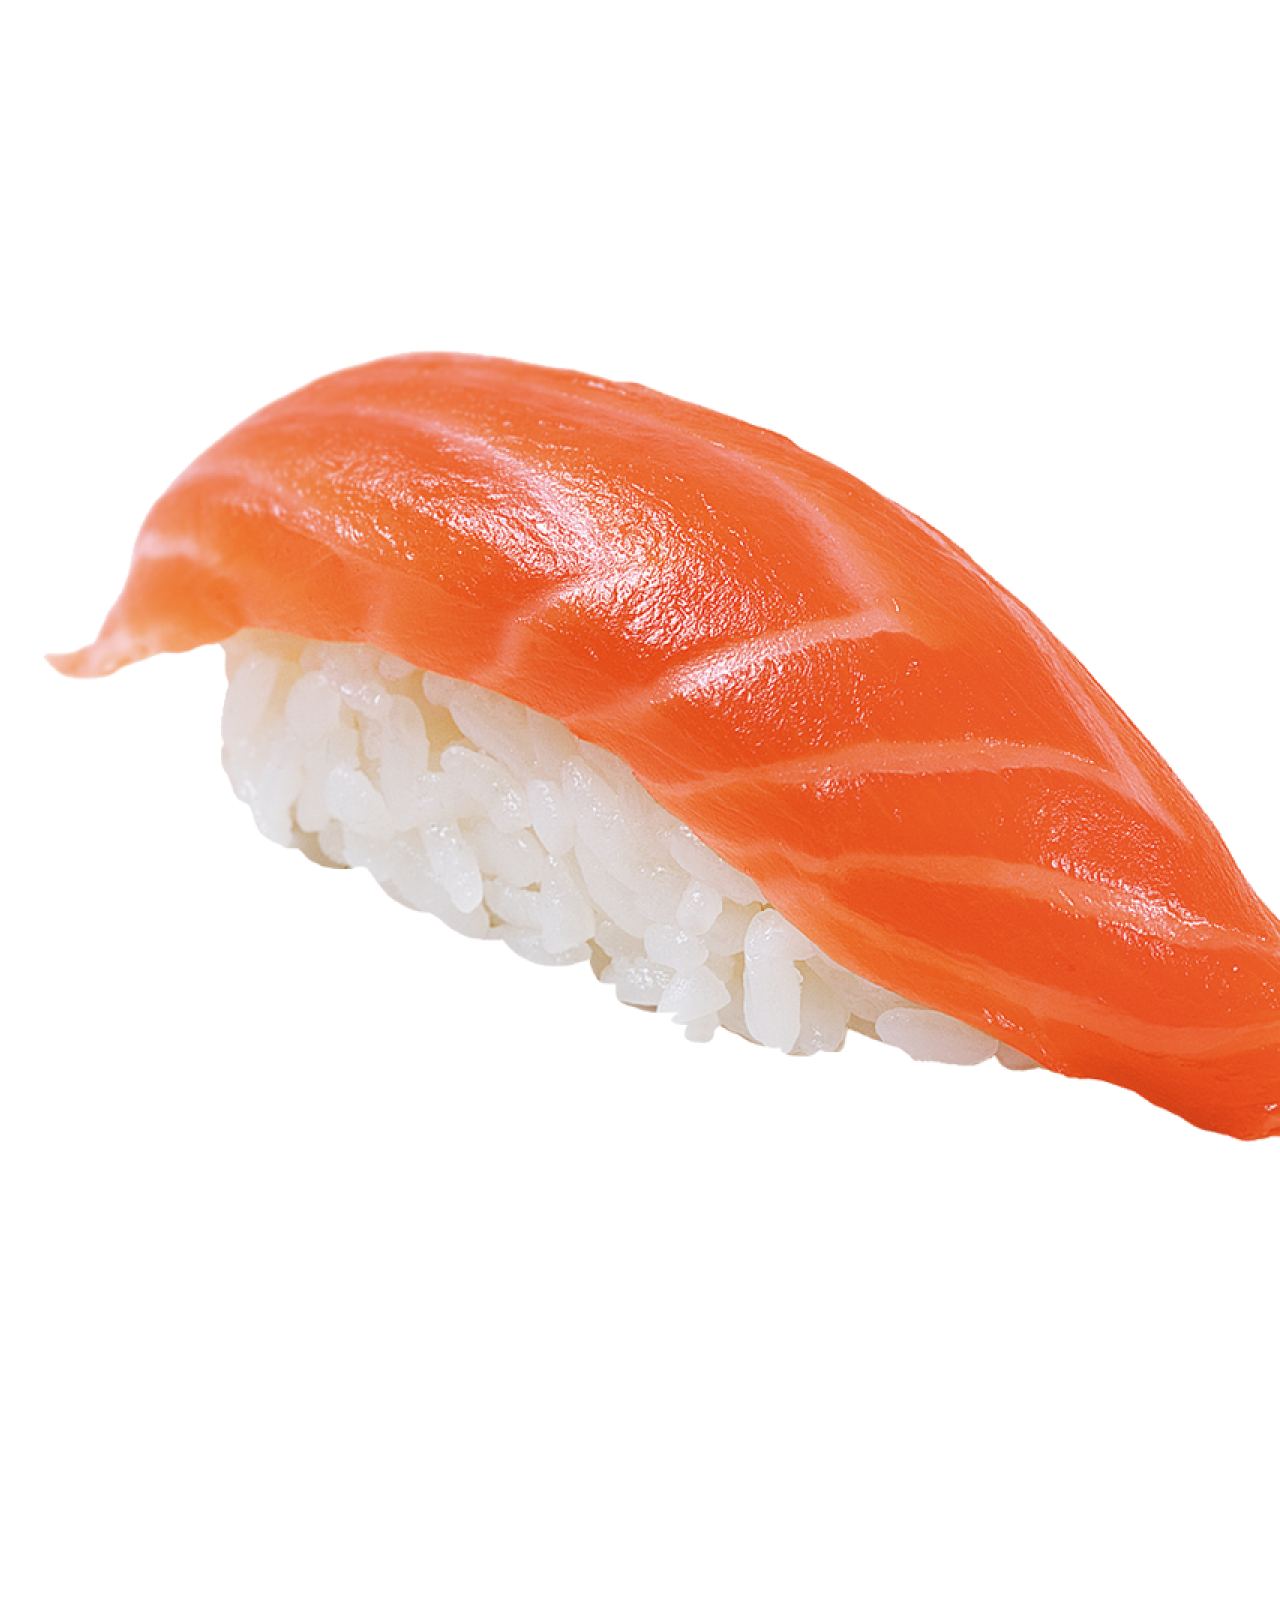
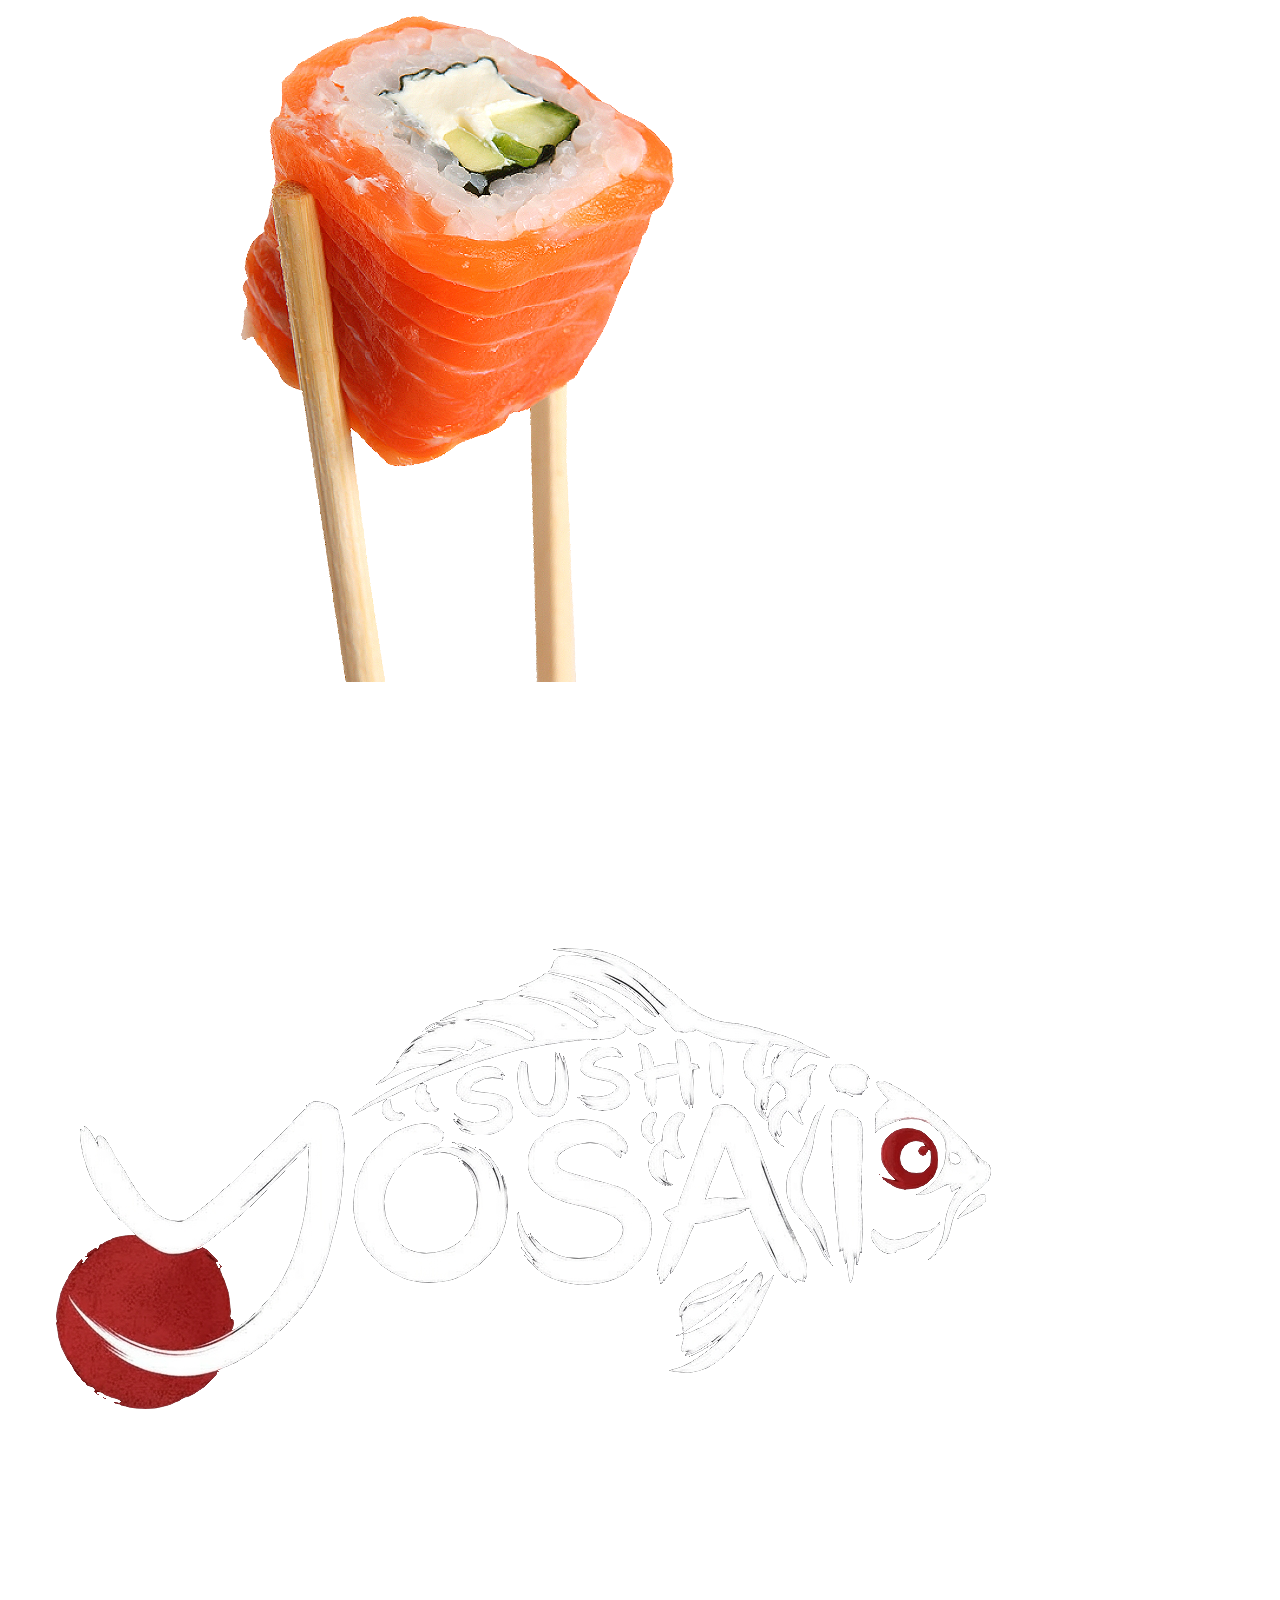
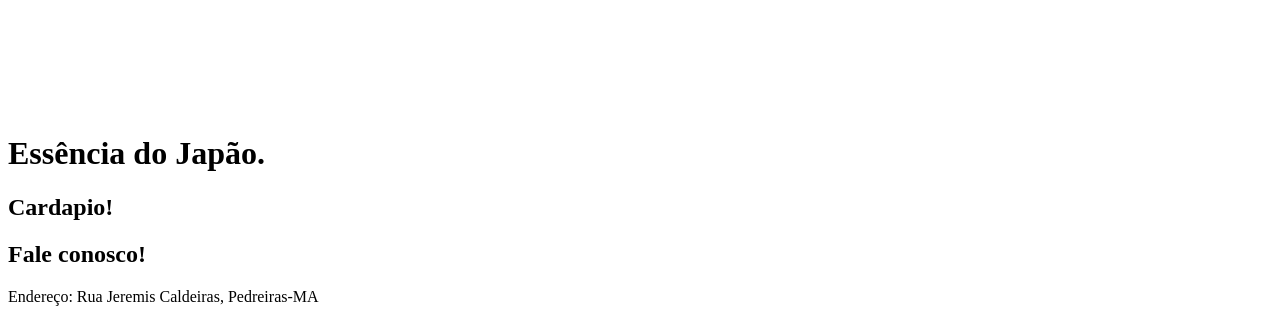
==== index.html @ 848e3cba "Fase inicial da pagina home Por enquanto só conteúdo da pagina "Home" está adicionado!" ====
<!DOCTYPE html>
<html lang="pt-br">
<head>
    <meta charset="UTF-8">
    <meta name="viewport" content="width=device-width, initial-scale=1.0">
    <title>Yosai Sushi</title>
</head>
<body>
    <!--Imagens-->
    <img src="imagens/Sushi-com-salmão.png" alt="">
    <img src="imagens/Sushi-no-Hashi.png" alt="">
    <img src="imagens/Logo-Yosai-Sushi-Detalhe-Vermelho-Sem-Fundo.png" alt="Logo Yosai Sushi">
    <h1>Essência do Japão.</h1> <!--Sub Título da pagina-->

    <!--Botões do Site-->
    <h2>Cardapio!</h2>
    <h2>Fale conosco!</h2>

    <!--Rodape da pagina-->
    <p>Endereço: Rua Jeremis Caldeiras, Pedreiras-MA </p>
</body>
</html>
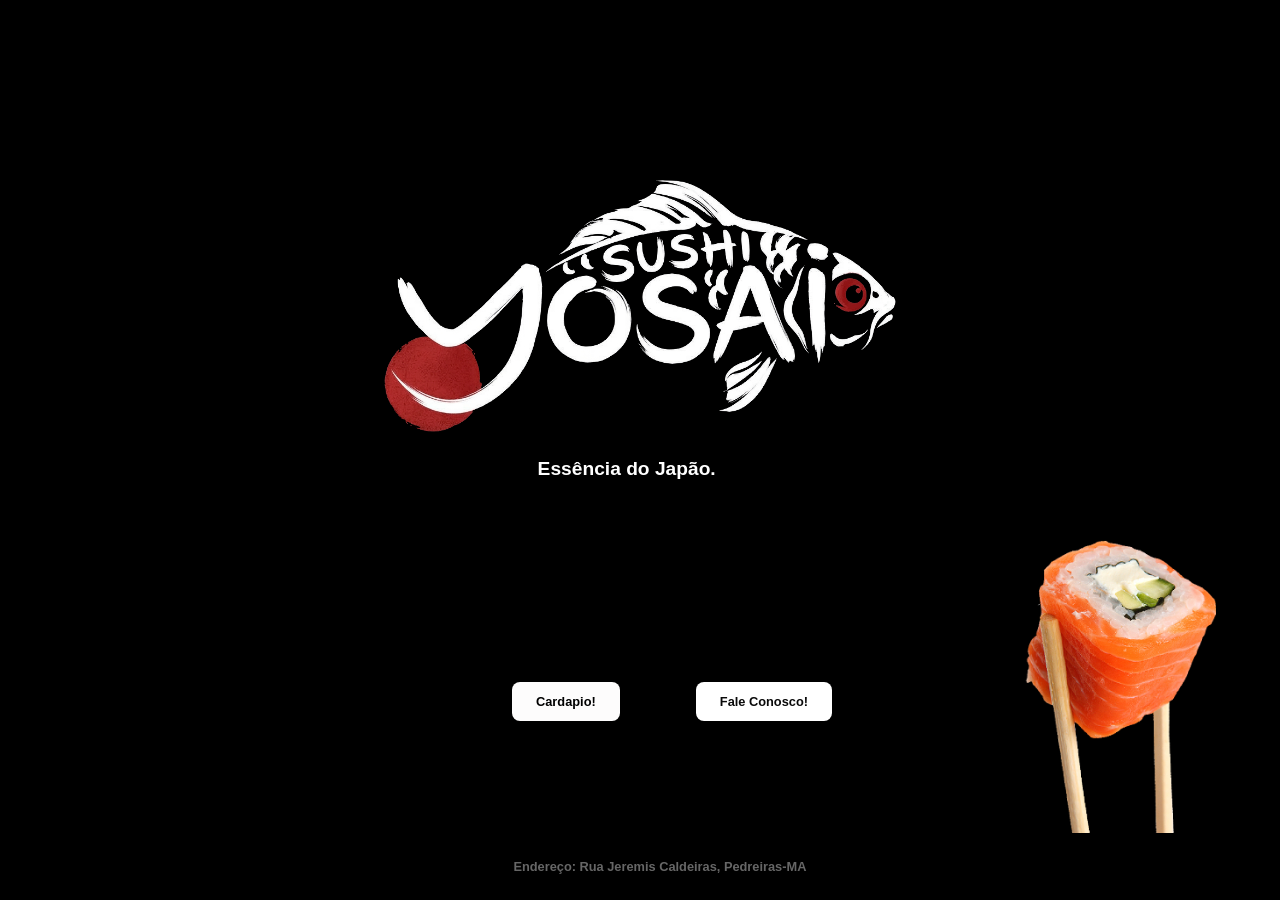
==== commit c5097e1e: "Homepage Design First initial modification of the home page." ====
--- a/index.html
+++ b/index.html
@@ -5,18 +5,20 @@
     <meta name="viewport" content="width=device-width, initial-scale=1.0">
     <title>Yosai Sushi</title>
 </head>
+    <link href="estilos/style.css" rel="stylesheet" />
+    <link rel="preconnect" href="https://fonts.googleapis.com">
 <body>
-    <!--Imagens-->
-    <img src="imagens/Sushi-com-salmão.png" alt="">
-    <img src="imagens/Sushi-no-Hashi.png" alt="">
-    <img src="imagens/Logo-Yosai-Sushi-Detalhe-Vermelho-Sem-Fundo.png" alt="Logo Yosai Sushi">
-    <h1>Essência do Japão.</h1> <!--Sub Título da pagina-->
+    
+    <img class="logo-Yosai" src="imagens/Logo-Yosai-Sushi-Detalhe-Vermelho-Sem-Fundo.png" alt="Logo Yosai Sushi">
+    <h1>Essência do Japão.<h1> <!--Sub Título da pagina-->
 
-    <!--Botões do Site-->
-    <h2>Cardapio!</h2>
-    <h2>Fale conosco!</h2>
+    <button class="botao-fale-conosco">Fale Conosco!</button>
+    <button class="botao-cardapio">Cardapio!</button>
+    
 
+    <img class="sushi-hashi" src="imagens/Sushi-no-Hashi.png" alt="">
+    
     <!--Rodape da pagina-->
-    <p>Endereço: Rua Jeremis Caldeiras, Pedreiras-MA </p>
+    <p class="rodape">Endereço: Rua Jeremis Caldeiras, Pedreiras-MA </p>
 </body>
 </html>
--- a/estilos/style.css
+++ b/estilos/style.css
@@ -0,0 +1,87 @@
+html {
+    background-color: black;
+    font-family: "Quattrocento", sans-serif;
+    font-style: normal;
+    min-width: 320px;
+    max-width: 1920px;
+    margin: 0;
+    padding: 0;
+    top: 0;
+    width: 0;
+    bottom: 0;
+    right: 0;
+    left: 0;
+}
+
+.logo-Yosai{
+    position: fixed;
+    max-width: 40%;
+    min-height: 20%;
+    top: 20%;
+    left: 30%;
+}
+
+.sushi-hashi{
+    position: fixed;
+    max-width: 15%;
+    min-height: 10%;
+    top: 60%;
+    left: 80%;
+}
+
+h1{
+    position: fixed;
+    color: white;
+    font-size: 1.5vw;
+    margin-top: 50vh;
+    left: 42vw;
+}
+
+.botao-cardapio{
+    position: fixed;
+    color: rgb(0, 0, 0);
+    bottom: 14vw;
+    left: 40vw;
+    background-color: rgb(253, 252, 252);
+    font-size: 1vw;
+    font-weight: bold;
+    padding: 12px 24px;
+    border: none;
+    border-radius: 8px ;
+    cursor: pointer;
+    transition: background-color 0.3s ease, tranform 0.2s ease;
+}
+
+.botao-cardapio:hover {
+    background-color: rgb(102, 31, 31);
+    transform: scale(1.05);
+}
+
+.botao-fale-conosco{
+    position: fixed;
+    color: rgb(10, 10, 10);
+    bottom: 14vw;
+    right: 35vw;
+    background-color: rgb(255, 255, 255) ;
+    font-size: 1vw;
+    font-weight: bold;
+    padding: 12px 24px;
+    border: none;
+    border-radius: 8px ;
+    cursor: pointer;
+    transition: background-color 0.3s ease, tranform 0.2s ease;
+}
+
+.botao-fale-conosco:hover {
+    background-color: rgb(102, 31, 31);
+    transform: scale(1.05);
+}
+
+.rodape{
+    position: fixed;
+    font-size: 1vw;
+    right: 37vw;
+    bottom: 1vw;
+    opacity: 40%;
+    text-align: center;
+}
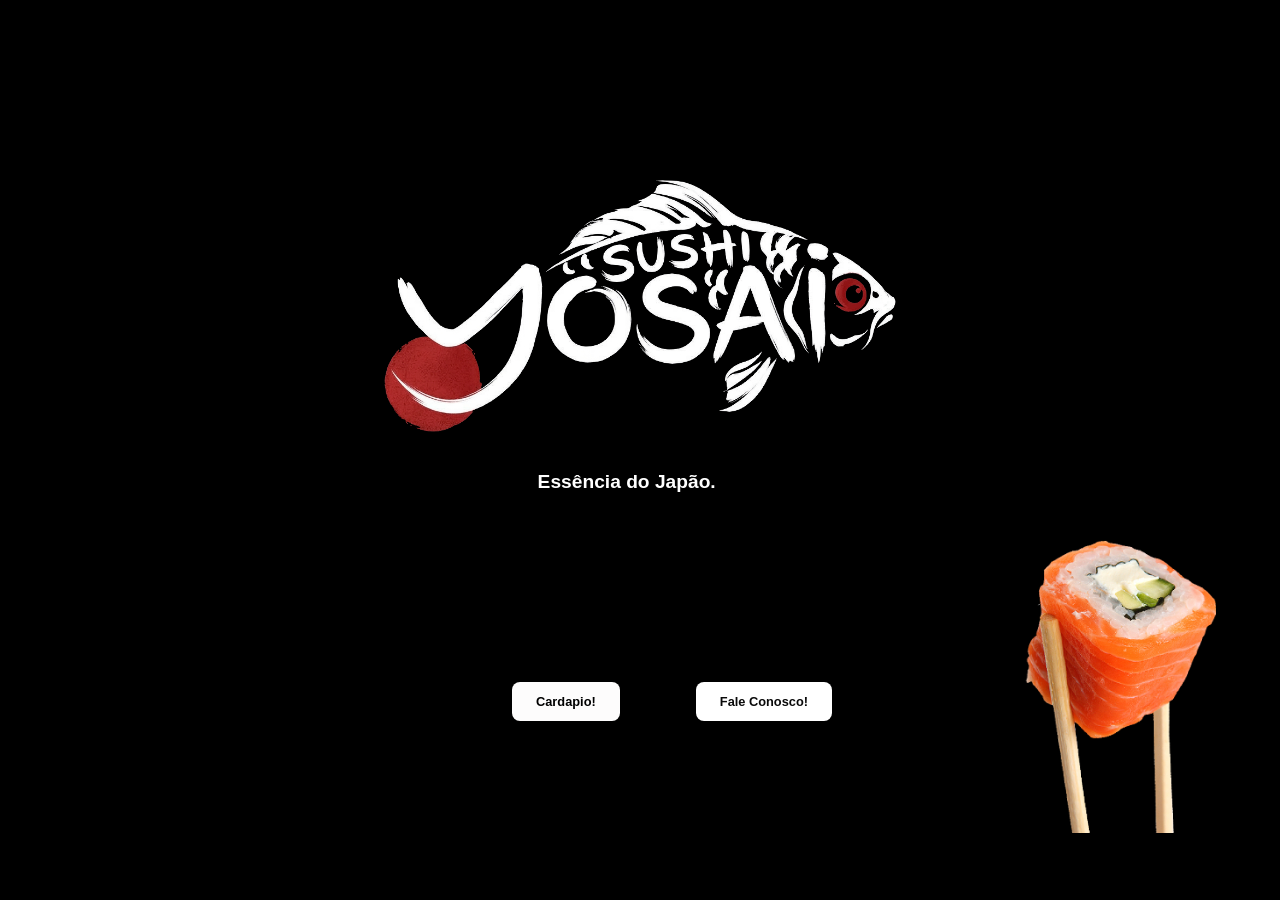
==== commit 0f292d31: "initial changes to the menu page some changes in CSS as well..." ====
--- a/index.html
+++ b/index.html
@@ -10,10 +10,10 @@
 <body>
     
     <img class="logo-Yosai" src="imagens/Logo-Yosai-Sushi-Detalhe-Vermelho-Sem-Fundo.png" alt="Logo Yosai Sushi">
-    <h1>Essência do Japão.<h1> <!--Sub Título da pagina-->
+    <h1 class="titulo-embaixo-logo">Essência do Japão.<h1> <!--Sub Título da pagina-->
 
     <button class="botao-fale-conosco">Fale Conosco!</button>
-    <button class="botao-cardapio">Cardapio!</button>
+    <a href="cardapio.html"><button class="botao-cardapio">Cardapio!</button></a>
     
 
     <img class="sushi-hashi" src="imagens/Sushi-no-Hashi.png" alt="">
--- a/estilos/style.css
+++ b/estilos/style.css
@@ -1,4 +1,4 @@
-html {
+html { /* Configurações iniciais do estilo do site */
     background-color: black;
     font-family: "Quattrocento", sans-serif;
     font-style: normal;
@@ -12,8 +12,8 @@
     right: 0;
     left: 0;
 }
-
-.logo-Yosai{
+/*Configuraçoes da Pagina HOME*/
+.logo-Yosai{ /* Configurações de posição da Logo */
     position: fixed;
     max-width: 40%;
     min-height: 20%;
@@ -21,7 +21,7 @@
     left: 30%;
 }
 
-.sushi-hashi{
+.sushi-hashi{ /* Configurações da posição do Sushi */
     position: fixed;
     max-width: 15%;
     min-height: 10%;
@@ -29,7 +29,7 @@
     left: 80%;
 }
 
-h1{
+.titulo-embaixo-logo{ /* Posição do Texto abaixo da logo */
     position: fixed;
     color: white;
     font-size: 1.5vw;
@@ -37,7 +37,7 @@
     left: 42vw;
 }
 
-.botao-cardapio{
+.botao-cardapio{ /* Botão do Cardapio */
     position: fixed;
     color: rgb(0, 0, 0);
     bottom: 14vw;
@@ -52,12 +52,12 @@
     transition: background-color 0.3s ease, tranform 0.2s ease;
 }
 
-.botao-cardapio:hover {
+.botao-cardapio:hover { /* Botão expandir e mudar de cor */
     background-color: rgb(102, 31, 31);
     transform: scale(1.05);
 }
 
-.botao-fale-conosco{
+.botao-fale-conosco{ /* Botão do Fale Conosco */
     position: fixed;
     color: rgb(10, 10, 10);
     bottom: 14vw;
@@ -72,16 +72,34 @@
     transition: background-color 0.3s ease, tranform 0.2s ease;
 }
 
-.botao-fale-conosco:hover {
+.botao-fale-conosco:hover { /* Botão expandir e mudar de cor */
     background-color: rgb(102, 31, 31);
     transform: scale(1.05);
 }
 
-.rodape{
+.rodape{ /* rodape da pagina / endereço */
     position: fixed;
     font-size: 1vw;
     right: 37vw;
     bottom: 1vw;
     opacity: 40%;
     text-align: center;
+}
+
+/*Configurações Da Pagina do Cardapio*/
+
+.titulo-cardapio{
+    color: white;
+}
+
+.sub-titulo-cardapio{
+    color: white;
+}
+
+.mini-frase-titulo{
+    color: white;
+}
+
+.tabela-do-cardapio{
+    color: white;
 }
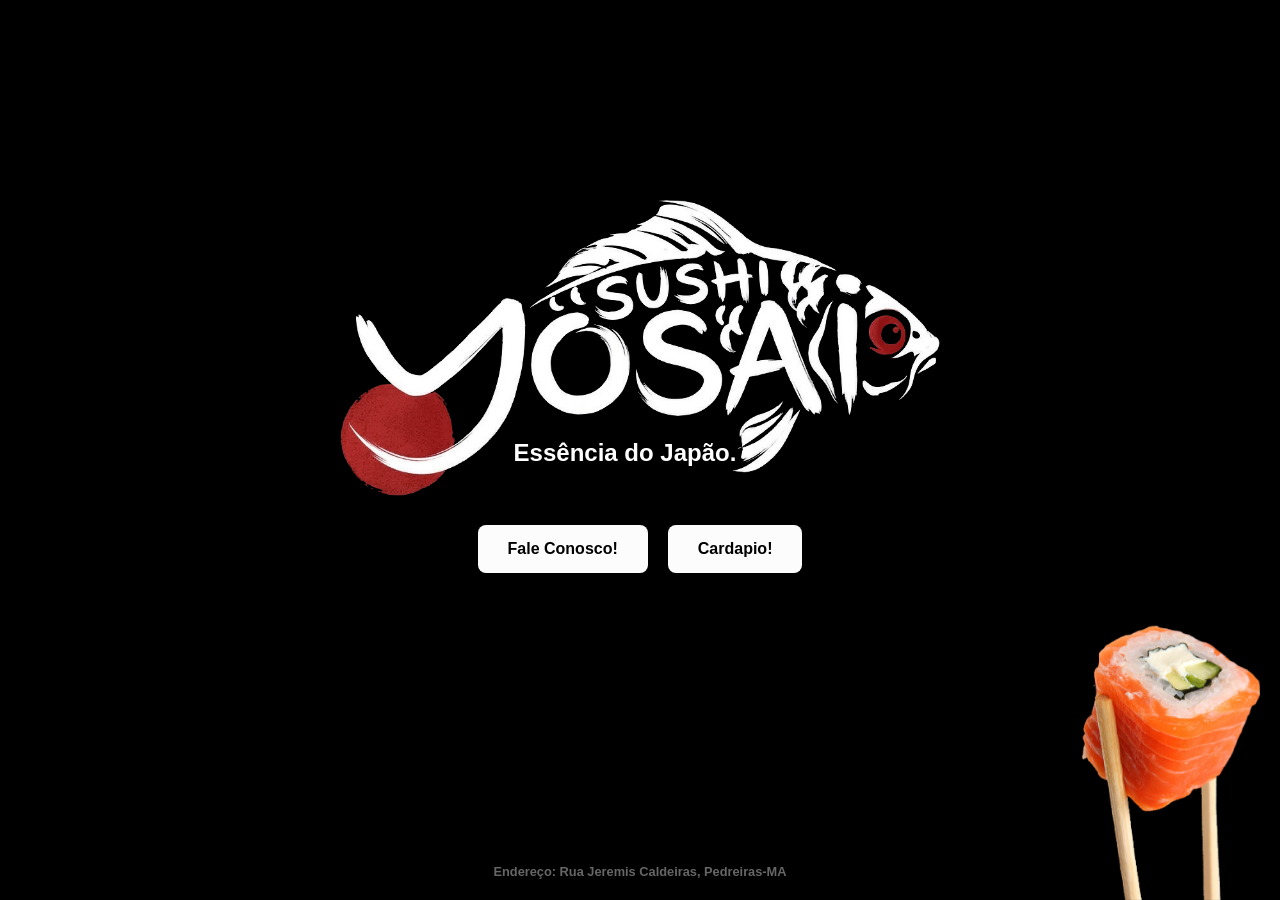
==== commit 2dbe173c: "Visual changes to the home page and menu and some in the HTML—actually, quite a lot." ====
--- a/index.html
+++ b/index.html
@@ -8,17 +8,19 @@
     <link href="estilos/style.css" rel="stylesheet" />
     <link rel="preconnect" href="https://fonts.googleapis.com">
 <body>
-    
+    <div class="container-home">
     <img class="logo-Yosai" src="imagens/Logo-Yosai-Sushi-Detalhe-Vermelho-Sem-Fundo.png" alt="Logo Yosai Sushi">
     <h1 class="titulo-embaixo-logo">Essência do Japão.<h1> <!--Sub Título da pagina-->
 
-    <button class="botao-fale-conosco">Fale Conosco!</button>
-    <a href="cardapio.html"><button class="botao-cardapio">Cardapio!</button></a>
-    
+    <div class="area-acoes">
+        <div class="botoes">
+    <a href="https://api.whatsapp.com/send?phone=5599981213196&text=Ol%C3%A1%2C%20gostaria%20de%20fazer%20um%20pedido!" class="botao">Fale Conosco!</a>
+    <a href="cardapio.html" class="botao">Cardapio!</a>
+        </div>
+    </div>
+    <img class="sushi-hashi" src="imagens/Sushi-no-Hashi.png" alt="">
 
-    <img class="sushi-hashi" src="imagens/Sushi-no-Hashi.png" alt="">
-    
     <!--Rodape da pagina-->
-    <p class="rodape">Endereço: Rua Jeremis Caldeiras, Pedreiras-MA </p>
+    <a href="https://maps.app.goo.gl/rHoK9xzzqKGcnPwt5" class="rodape">Endereço: Rua Jeremis Caldeiras, Pedreiras-MA </a>
 </body>
 </html>
--- a/estilos/style.css
+++ b/estilos/style.css
@@ -1,105 +1,217 @@
-html { /* Configurações iniciais do estilo do site */
+body { /* Configurações iniciais do estilo do site */
     background-color: black;
     font-family: "Quattrocento", sans-serif;
     font-style: normal;
-    min-width: 320px;
-    max-width: 1920px;
     margin: 0;
     padding: 0;
-    top: 0;
-    width: 0;
-    bottom: 0;
-    right: 0;
-    left: 0;
 }
 /*Configuraçoes da Pagina HOME*/
+
+.container-home {
+    display: flex;
+    flex-direction: column;
+    justify-content: space-between;
+    margin: 0 auto;
+    width: 100%;
+    max-width: 1200px;
+    min-height: 100vh;
+    padding: 0px;
+}
+
 .logo-Yosai{ /* Configurações de posição da Logo */
-    position: fixed;
-    max-width: 40%;
-    min-height: 20%;
-    top: 20%;
-    left: 30%;
+    display: block;
+    width: 100%;
+    max-width: 600px;
+    height: auto;
+    max-height: 50vh;
+    margin: 72px auto;
+    margin-top: 200px;
+    margin-bottom: -70px;
 }
 
 .sushi-hashi{ /* Configurações da posição do Sushi */
     position: fixed;
-    max-width: 15%;
-    min-height: 10%;
-    top: 60%;
-    left: 80%;
+    bottom: 0;
+    right: 20px;
+    width: 100%;
+    max-width: 180px;
+    height: auto;
+    margin-left: auto;
+    margin: 0;
+    display: block;
 }
 
 .titulo-embaixo-logo{ /* Posição do Texto abaixo da logo */
-    position: fixed;
-    color: white;
-    font-size: 1.5vw;
-    margin-top: 50vh;
-    left: 42vw;
-}
-
-.botao-cardapio{ /* Botão do Cardapio */
-    position: fixed;
+    text-align: center;
+    margin-top: -35vh;
+    margin-right: 30px;
+    color: white;
+    font-size: 1.5rem;
+}
+
+.area-acoes {
+    display: flex;
+    justify-content: center;
+    align-items: center;
+    gap: 40px;
+    margin-top: 30px;
+}
+
+.botoes{ /* Botoes */
+    display: flex;
+    justify-content: center;
+    margin-top: -70vh;
+    gap: 20px;
+}
+
+.botao {
+    display: inline-block;
     color: rgb(0, 0, 0);
-    bottom: 14vw;
-    left: 40vw;
     background-color: rgb(253, 252, 252);
-    font-size: 1vw;
-    font-weight: bold;
-    padding: 12px 24px;
+    font-size: 1rem;
+    font-weight: bold;
+    padding: 15px 30px;
+    text-decoration: none;
     border: none;
     border-radius: 8px ;
     cursor: pointer;
-    transition: background-color 0.3s ease, tranform 0.2s ease;
-}
-
-.botao-cardapio:hover { /* Botão expandir e mudar de cor */
-    background-color: rgb(102, 31, 31);
+    transition: background-color 0.3s ease, transform 0.2s ease, color 0.3s ease;
+}
+
+.botao:hover { /* Botão expandir e mudar de cor */
+    background-color: rgb(168, 32, 32);
+    color: #ffffff;
     transform: scale(1.05);
 }
 
-.botao-fale-conosco{ /* Botão do Fale Conosco */
-    position: fixed;
-    color: rgb(10, 10, 10);
-    bottom: 14vw;
-    right: 35vw;
-    background-color: rgb(255, 255, 255) ;
+.rodape{ /* rodape da pagina / endereço */
+    display: block;
+    color: white;
+    text-decoration: none;
     font-size: 1vw;
-    font-weight: bold;
-    padding: 12px 24px;
+    opacity: 40%;
+    text-align: center;
+    margin: 0 auto;
+}
+
+/*Configurações Da Pagina do Cardapio*/
+.titulo-cardapio {
+    color: white;
+    text-align: center;
+    width: 200vh;
+    max-width:210vh;
+    margin: 0 auto;
+    padding-bottom: 5px;
+}
+
+.sub-titulo-cardapio{
+    color: white;
+    text-align: center;
+    width: 200vh;
+    max-width:210vh;
+    margin: 0 auto;
+    padding-bottom: 5px;
+}
+
+.mini-frase-titulo{
+    color: white;
+    text-align: center;
+    width: 200vh;
+    max-width:210vh;
+    margin: 0 auto;
+    padding-bottom: 5px;
+}
+
+.tabela-do-cardapio{
+    color: rgb(15, 15, 15);
+    width: 200vh;
+    max-width: 210vh;
+    font-family: "Quattrocento", sans-serif;
+    font-style: normal;
+    text-align: center;
+    margin: 0 auto;
+}
+
+.tabela-do-cardapio tbody {
+    display: flex;
+    justify-content: center;
+    align-items: center;
+    flex-wrap: wrap;
+    gap: 10px;
+}
+
+.cartao-pecas{
+    display: block;
+    width: calc(30% - 10px);
+    border: 1px solid #e0e0e0;
+    box-sizing: border-box;
+    border-radius: 10px;
+    padding: 15px;
+    margin-bottom: 20px;
+    background-color: #ffffff;
+    box-shadow: 0 2px 5px rgba(61, 61, 61, 0.418);
+}
+
+.cartao-pecas td {
+    display: block;
+    width: 100%;
+}
+
+.foto-sushi {
+    width: 100%;
+    height: 300px;
+    object-fit: cover;
+    border-radius: 6px;
+    display: block;
+    margin-bottom: 12px;
+}
+
+.sushi-nome {
+    display: block;
+    font-size: 18px;
+    font-weight: bold;
+    color: #222222;
+    margin-bottom: 6px;
+}
+
+.sushi-descricao {
+    display: block;
+    font-size: 14px;
+    color: #666666;
+    margin-bottom: 12px;
+    line-height: 1.4;
+}
+
+.sushi-preco {
+    font-size: 17px;
+    font-weight: bold;
+    color: #972222;
+}
+
+.tabela-do-cardapio th {
+    color: white;
+    display: block;
+    font-size: 1.5vw;
+}
+
+.botao-voltar-home {
+    display: block;
+    width: fit-content;
+    margin: 0 auto;
+    color: rgb(0, 0, 0);
+    background-color: rgb(253, 252, 252);
+    font-size: 1rem;
+    font-weight: bold;
+    padding: 15px 30px;
+    text-decoration: none;
     border: none;
     border-radius: 8px ;
     cursor: pointer;
-    transition: background-color 0.3s ease, tranform 0.2s ease;
-}
-
-.botao-fale-conosco:hover { /* Botão expandir e mudar de cor */
-    background-color: rgb(102, 31, 31);
+    transition: background-color 0.3s ease, transform 0.2s ease, color 0.3s ease;
+}
+
+.botao-voltar-home:hover {
+    background-color: rgb(168, 32, 32);
+    color: #ffffff;
     transform: scale(1.05);
-}
-
-.rodape{ /* rodape da pagina / endereço */
-    position: fixed;
-    font-size: 1vw;
-    right: 37vw;
-    bottom: 1vw;
-    opacity: 40%;
-    text-align: center;
-}
-
-/*Configurações Da Pagina do Cardapio*/
-
-.titulo-cardapio{
-    color: white;
-}
-
-.sub-titulo-cardapio{
-    color: white;
-}
-
-.mini-frase-titulo{
-    color: white;
-}
-
-.tabela-do-cardapio{
-    color: white;
 }
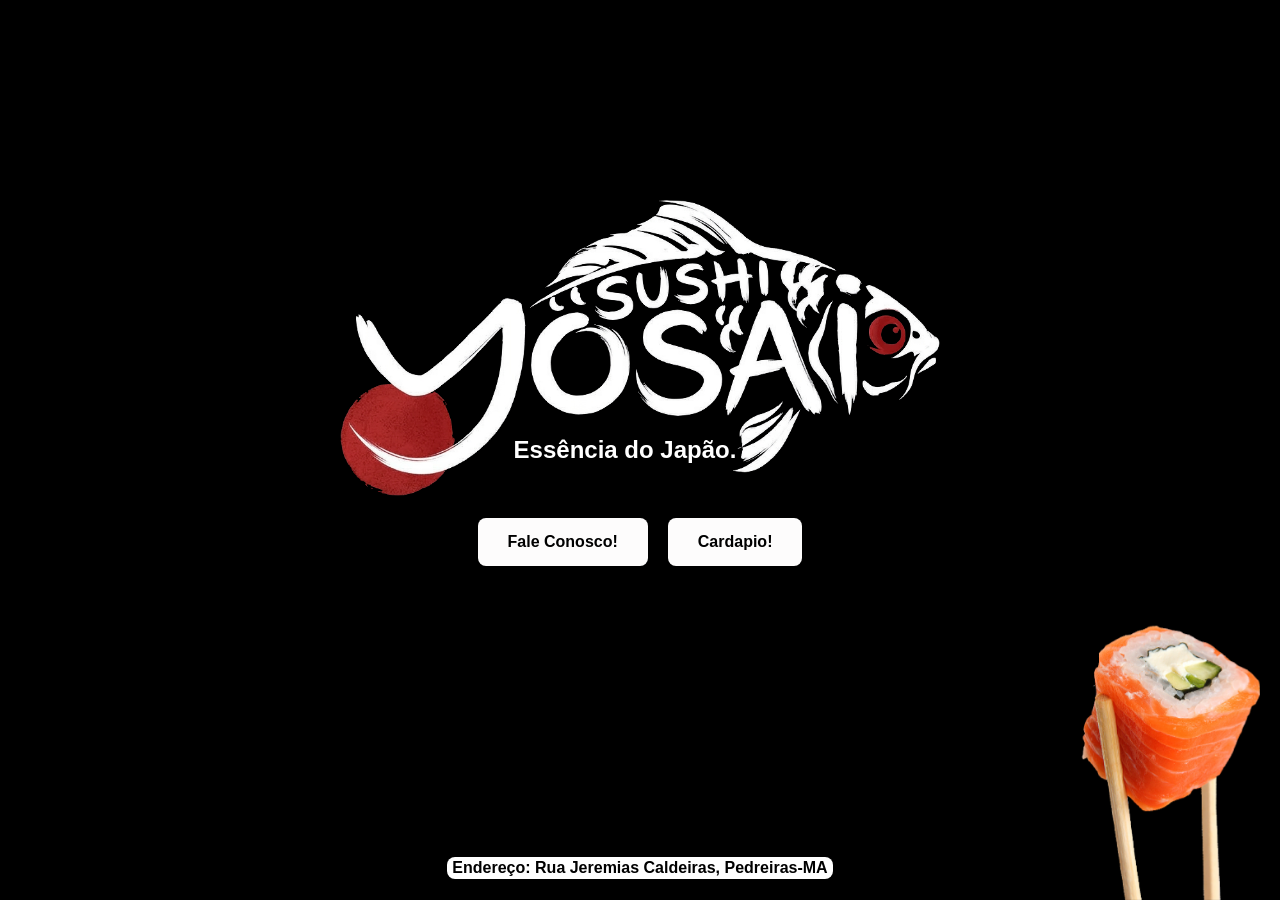
==== commit 621cfee9: "Google Maps implemented Google Maps integrated into the address section, along with CSS style adjust" ====
--- a/index.html
+++ b/index.html
@@ -8,7 +8,7 @@
     <link href="estilos/style.css" rel="stylesheet" />
     <link rel="preconnect" href="https://fonts.googleapis.com">
 <body>
-    <div class="container-home">
+<div class="container-home">
     <img class="logo-Yosai" src="imagens/Logo-Yosai-Sushi-Detalhe-Vermelho-Sem-Fundo.png" alt="Logo Yosai Sushi">
     <h1 class="titulo-embaixo-logo">Essência do Japão.<h1> <!--Sub Título da pagina-->
 
@@ -21,6 +21,8 @@
     <img class="sushi-hashi" src="imagens/Sushi-no-Hashi.png" alt="">
 
     <!--Rodape da pagina-->
-    <a href="https://maps.app.goo.gl/rHoK9xzzqKGcnPwt5" class="rodape">Endereço: Rua Jeremis Caldeiras, Pedreiras-MA </a>
+    <dialog id="mapa"><iframe src="https://www.google.com/maps/embed?pb=!1m18!1m12!1m3!1d994.2833382949955!2d-44.60004444053081!3d-4.57004919257672!2m3!1f0!2f0!3f0!3m2!1i1024!2i768!4f13.1!3m3!1m2!1s0x78a27631acf9f63%3A0x79e00fd17cfb3590!2sR.%20Jeremias%20Caldeiras%2C%20Pedreiras%20-%20MA%2C%2065725-000!5e0!3m2!1spt-BR!2sbr!4v1794612752862!5m2!1spt-BR!2sbr" loading="lazy" referrerpolicy="no-referrer-when-downgrade" width="450" height="300"> </iframe> <button class="botao-mapa-fechar" id="fecharMapa">Fechar</button></dialog><button class="botao-rodape" id="abrirMapa">Endereço: Rua Jeremias Caldeiras, Pedreiras-MA</button>
+</div>
+<script src="script.js"></script>
 </body>
 </html>
--- a/estilos/style.css
+++ b/estilos/style.css
@@ -84,15 +84,63 @@
     transform: scale(1.05);
 }
 
-.rodape{ /* rodape da pagina / endereço */
-    display: block;
-    color: white;
-    text-decoration: none;
-    font-size: 1vw;
-    opacity: 40%;
-    text-align: center;
-    margin: 0 auto;
-}
+.botao-rodape { /* rodape da pagina / endereço */
+    display: block;
+    font-size: 1rem;
+    justify-content: center;
+    margin: 0 auto;
+    color: black;
+    background-color: white;
+    font-weight: bold;
+    padding: 2px 5px;
+    border-radius: 8px;
+    border: none;
+    cursor: pointer;
+    transition: background-color 0.3s ease, transform 0.2s ease, color 0.3s ease;
+}
+
+.botao-rodape:hover {
+    background-color: rgb(168, 32, 32);
+    color: #ffffff;
+    transform: scale(1.05);
+}
+
+dialog { /*Estilizar a janela do google maps*/
+    background-color: #000000;
+    border: 1px solid #333333;
+    border-radius: 12px;
+    padding: 20px;
+    box-shadow: 0 10px 30px rgba(0, 0, 0, 0.8);
+    width: 90%;
+    max-width: 500px;
+}
+
+#mapa::backdrop { /*Desfocar o Fundo atras do mapa*/
+    background-color: rgba(0, 0, 0, 0.75);
+    backdrop-filter: blur(4px);
+}
+
+.botao-mapa-fechar { 
+    display: block;
+    font-size: 1rem;
+    justify-content: center;
+    margin: 0 auto;
+    color: black;
+    background-color: white;
+    font-weight: bold;
+    padding: 2px 5px;
+    border-radius: 8px;
+    border: none;
+    cursor: pointer;
+    transition: background-color 0.3s ease, transform 0.2s ease, color 0.3s ease;
+}
+
+.botao-mapa-fechar:hover {
+    background-color: rgb(168, 32, 32);
+    color: #ffffff;
+    transform: scale(1.05);
+}
+
 
 /*Configurações Da Pagina do Cardapio*/
 .titulo-cardapio {
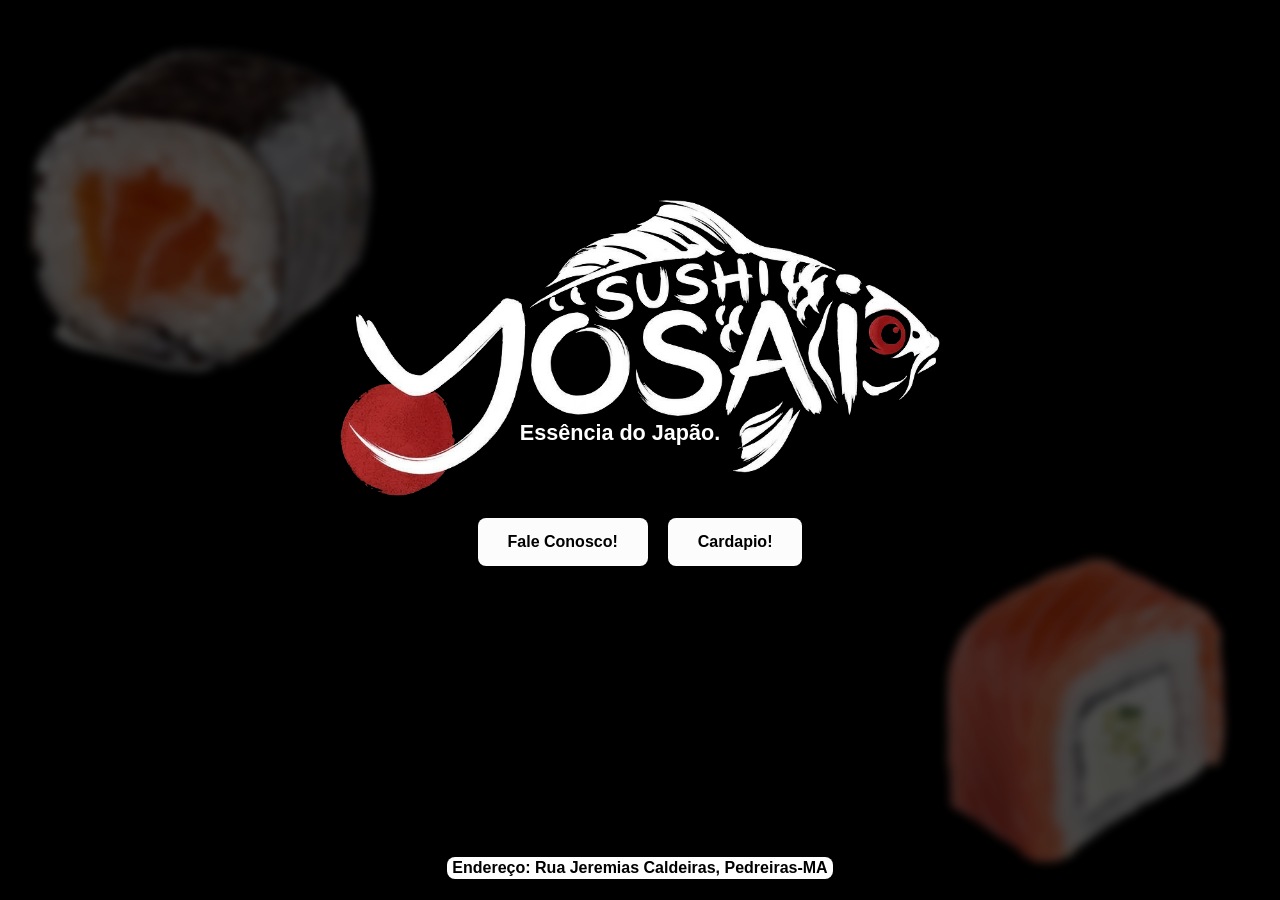
==== commit e212f960: "home design change" ====
--- a/index.html
+++ b/index.html
@@ -18,7 +18,8 @@
     <a href="cardapio.html" class="botao">Cardapio!</a>
         </div>
     </div>
-    <img class="sushi-hashi" src="imagens/Sushi-no-Hashi.png" alt="">
+    <img class="sushi-background1" src="imagens/sushi-background-1.png" alt="">
+    <img class="sushi-background2" src="imagens/sushi-background-2.png" alt="">
 
     <!--Rodape da pagina-->
     <dialog id="mapa"><iframe src="https://www.google.com/maps/embed?pb=!1m18!1m12!1m3!1d994.2833382949955!2d-44.60004444053081!3d-4.57004919257672!2m3!1f0!2f0!3f0!3m2!1i1024!2i768!4f13.1!3m3!1m2!1s0x78a27631acf9f63%3A0x79e00fd17cfb3590!2sR.%20Jeremias%20Caldeiras%2C%20Pedreiras%20-%20MA%2C%2065725-000!5e0!3m2!1spt-BR!2sbr!4v1794612752862!5m2!1spt-BR!2sbr" loading="lazy" referrerpolicy="no-referrer-when-downgrade" width="450" height="300"> </iframe> <button class="botao-mapa-fechar" id="fecharMapa">Fechar</button></dialog><button class="botao-rodape" id="abrirMapa">Endereço: Rua Jeremias Caldeiras, Pedreiras-MA</button>
--- a/estilos/style.css
+++ b/estilos/style.css
@@ -26,35 +26,51 @@
     max-height: 50vh;
     margin: 72px auto;
     margin-top: 200px;
-    margin-bottom: -70px;
-}
-
-.sushi-hashi{ /* Configurações da posição do Sushi */
+    margin-bottom: -40px;
+}
+
+.titulo-embaixo-logo{ /* Posição do Texto abaixo da logo */
+    text-align: center;
+    color: white;
+    font-size: clamp(1.3rem, 3.5vw, 1.35rem);
+    margin-right: 40px;
+    margin-top: -50px;
+}
+
+.sushi-background1 {
     position: fixed;
+    width: 100%;
+    max-width: 400px;
+    height: auto;
+    margin: 0 auto;
+    top: 0;
+    left: 0;
+    filter: blur(5px);
+    opacity: 30%;
+    z-index: -1;
+    pointer-events: none;
+}
+
+.sushi-background2 {
+    position: fixed;
+    width: 100%;
+    max-width: 400px;
+    height: auto;
+    margin: 0 auto;
     bottom: 0;
-    right: 20px;
-    width: 100%;
-    max-width: 180px;
-    height: auto;
-    margin-left: auto;
-    margin: 0;
-    display: block;
-}
-
-.titulo-embaixo-logo{ /* Posição do Texto abaixo da logo */
-    text-align: center;
-    margin-top: -35vh;
-    margin-right: 30px;
-    color: white;
-    font-size: 1.5rem;
+    right: 0;
+    filter: blur(5px);
+    opacity: 30%;
+    z-index: -1;
+    pointer-events: none;
 }
 
 .area-acoes {
     display: flex;
     justify-content: center;
     align-items: center;
-    gap: 40px;
-    margin-top: 30px;
+    gap: 20px;
+    margin-top: 40vh;
 }
 
 .botoes{ /* Botoes */
@@ -110,7 +126,7 @@
     border: 1px solid #333333;
     border-radius: 12px;
     padding: 20px;
-    box-shadow: 0 10px 30px rgba(0, 0, 0, 0.8);
+    box-shadow: 0 10px 30px rgba(148, 24, 24, 0.8);
     width: 90%;
     max-width: 500px;
 }
@@ -136,7 +152,7 @@
 }
 
 .botao-mapa-fechar:hover {
-    background-color: rgb(168, 32, 32);
+    background-color: #a82020;
     color: #ffffff;
     transform: scale(1.05);
 }
@@ -146,58 +162,75 @@
 .titulo-cardapio {
     color: white;
     text-align: center;
-    width: 200vh;
-    max-width:210vh;
-    margin: 0 auto;
-    padding-bottom: 5px;
+    border-radius: 15px;
+    border: 1px solid;
+    border-color: #a82020;
+    min-width: 200px;
+    max-width: 8%;
+    padding: 2px 5px;
+    font-size: 2rem;
+    margin: 0 auto;
+    margin-top: 20px;
 }
 
 .sub-titulo-cardapio{
     color: white;
     text-align: center;
-    width: 200vh;
-    max-width:210vh;
-    margin: 0 auto;
-    padding-bottom: 5px;
+    font-size: 1.8rem;
+    border-radius: 15px;
+    border: 1px solid;
+    border-color: #a82020;
+    min-width: 90px;
+    max-width: 7%;
+    padding: 2px 5px;
+    margin: 0 auto;
 }
 
 .mini-frase-titulo{
     color: white;
     text-align: center;
-    width: 200vh;
-    max-width:210vh;
-    margin: 0 auto;
-    padding-bottom: 5px;
+    font-size: 1.2rem;
+    margin: 0 auto;
+    border-radius: 15px;
+    border: 1px solid;
+    border-color: hsl(0, 68%, 39%);
+    width: 25%;
+    padding: 2px 5px;
+    padding-bottom: 15px;
 }
 
 .tabela-do-cardapio{
     color: rgb(15, 15, 15);
-    width: 200vh;
-    max-width: 210vh;
+    width: auto;
+    max-width: 60vw;
+    height: auto;
     font-family: "Quattrocento", sans-serif;
     font-style: normal;
     text-align: center;
     margin: 0 auto;
 }
 
+    /* CARDAPIO */
+    
 .tabela-do-cardapio tbody {
     display: flex;
     justify-content: center;
     align-items: center;
     flex-wrap: wrap;
-    gap: 10px;
+    gap: 20px;
 }
 
 .cartao-pecas{
     display: block;
-    width: calc(30% - 10px);
+    min-width: auto;
+    max-width: 100%;
     border: 1px solid #e0e0e0;
     box-sizing: border-box;
-    border-radius: 10px;
+    border-radius: 20px;
     padding: 15px;
     margin-bottom: 20px;
     background-color: #ffffff;
-    box-shadow: 0 2px 5px rgba(61, 61, 61, 0.418);
+    box-shadow: 0 10px 20px hsl(0, 68%, 39%);
 }
 
 .cartao-pecas td {
@@ -206,17 +239,17 @@
 }
 
 .foto-sushi {
-    width: 100%;
-    height: 300px;
+    min-width: auto;
+    max-width: 100%;
+    height: auto;
     object-fit: cover;
-    border-radius: 6px;
     display: block;
     margin-bottom: 12px;
 }
 
 .sushi-nome {
     display: block;
-    font-size: 18px;
+    font-size: 20px;
     font-weight: bold;
     color: #222222;
     margin-bottom: 6px;
@@ -224,14 +257,16 @@
 
 .sushi-descricao {
     display: block;
-    font-size: 14px;
+    font-size: 20px;
+    width: 5%;
+    max-width: 100%;
     color: #666666;
     margin-bottom: 12px;
     line-height: 1.4;
 }
 
 .sushi-preco {
-    font-size: 17px;
+    font-size: 20px;
     font-weight: bold;
     color: #972222;
 }
@@ -239,7 +274,12 @@
 .tabela-do-cardapio th {
     color: white;
     display: block;
-    font-size: 1.5vw;
+    font-size: 1.8vw;
+    max-width: 100%;
+    text-align: center;
+    margin: 0 auto;
+    margin-top: 25px;
+    margin-bottom: 25px;
 }
 
 .botao-voltar-home {
